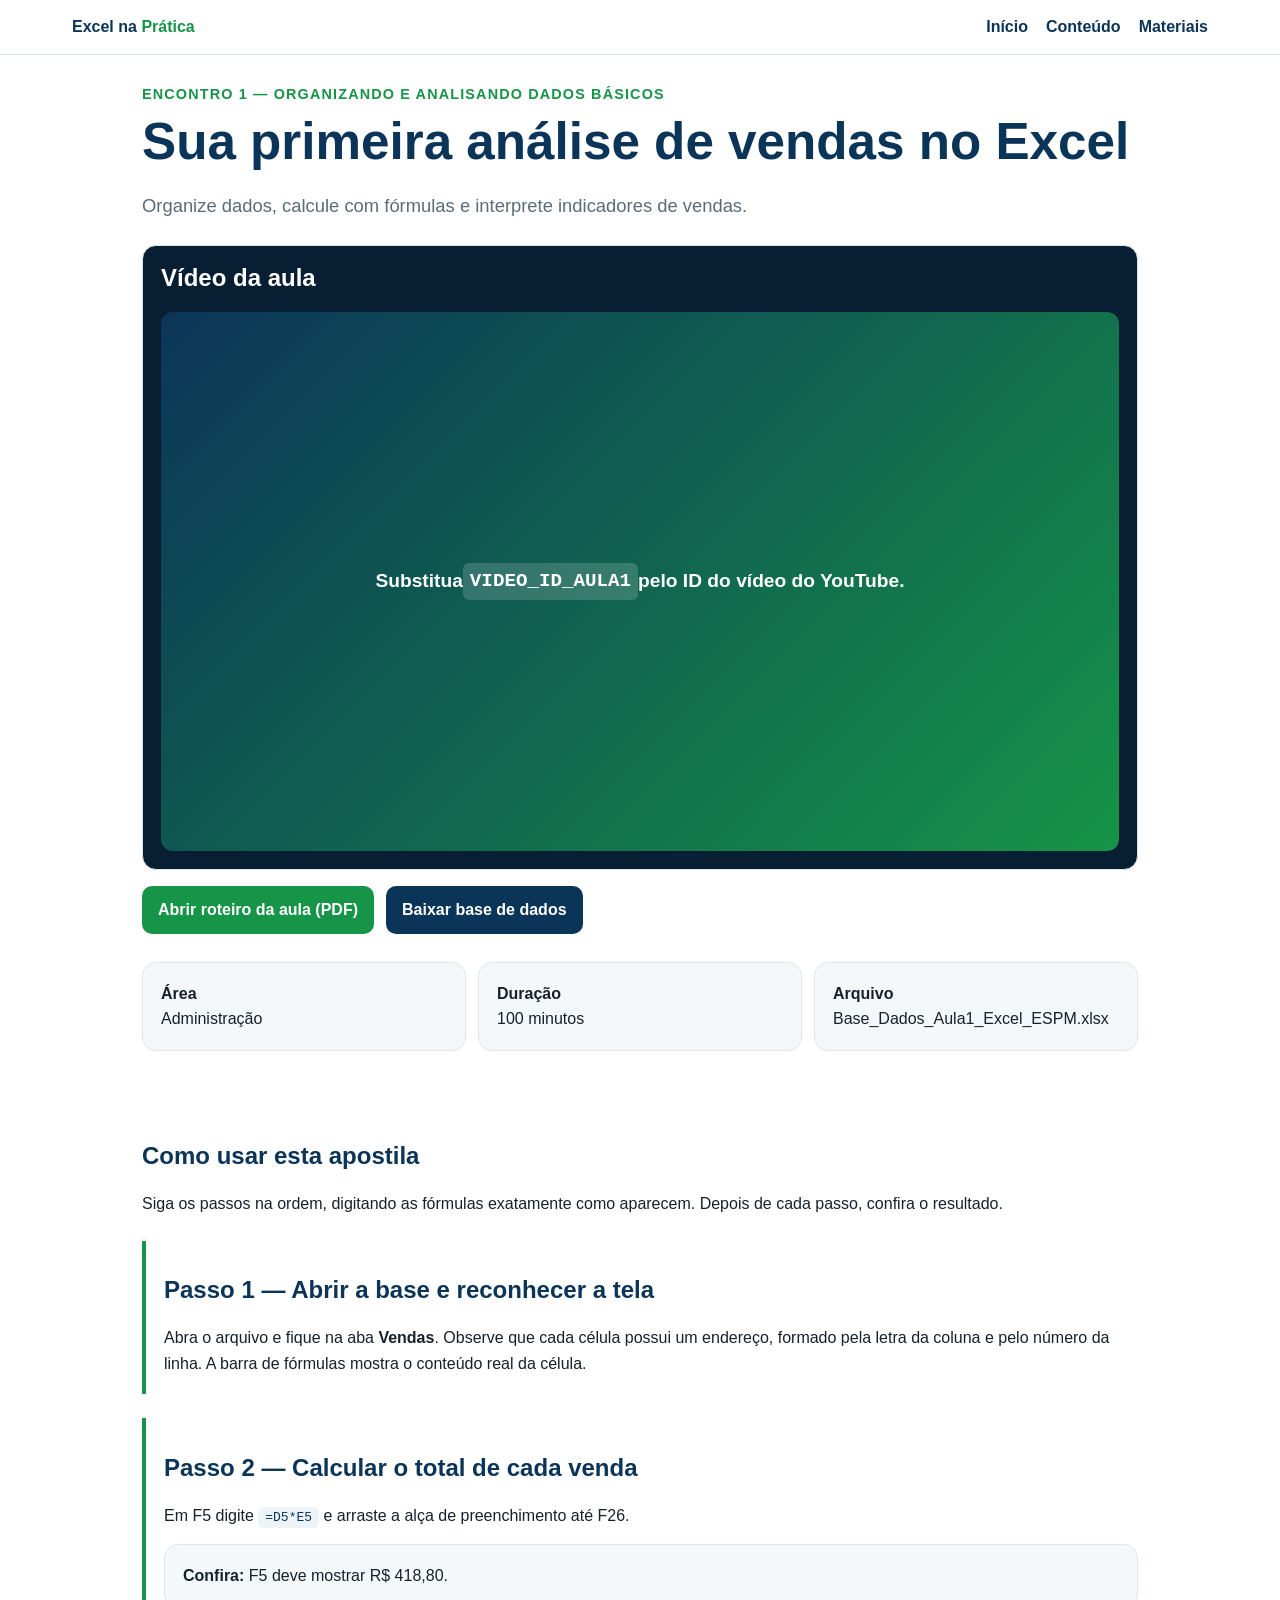
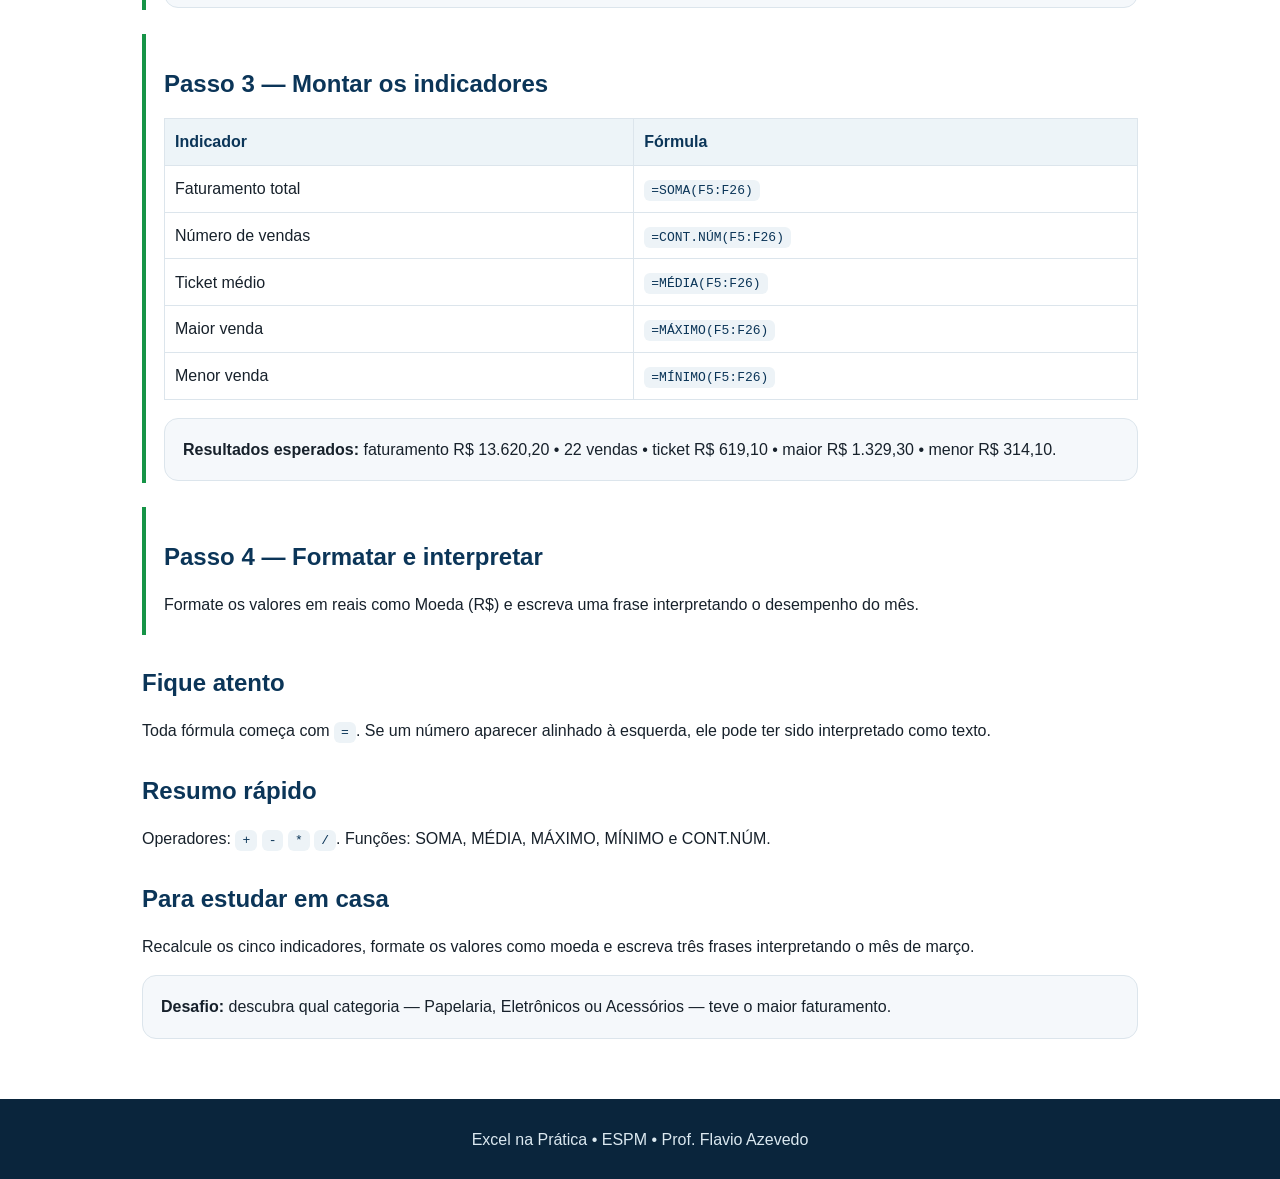
==== aula1.html @ 78bb445c "Add files via upload" ====
<!doctype html>
<html lang="pt-BR">
<head>
<meta charset="utf-8">
<meta name="viewport" content="width=device-width,initial-scale=1">
<title>Aula 1 — Sua primeira análise de vendas no Excel | Excel na Prática</title>
<link rel="stylesheet" href="assets/style.css">
</head>
<body>
<header><div class="nav">
<a class="brand" href="index.html">Excel na <span>Prática</span></a>
<nav><a href="index.html">Início</a><a href="#conteudo">Conteúdo</a><a href="#materiais">Materiais</a></nav>
</div></header>
<section class="wrap" style="padding-bottom:10px">
<div class="kicker">Encontro 1 — Organizando e analisando dados básicos</div>
<h1>Sua primeira análise de vendas no Excel</h1>
<p class="lead">Organize dados, calcule com fórmulas e interprete indicadores de vendas.</p>

<section class="video-box" id="video">
<h2>Vídeo da aula</h2>
<div class="video-placeholder">
  Substitua <code style="color:#fff;background:rgba(255,255,255,.16)">VIDEO_ID_AULA1</code> pelo ID do vídeo do YouTube.
</div>
<!-- Quando tiver o ID do vídeo, substitua o bloco acima por:
<iframe width="100%" style="aspect-ratio:16/9;border:0;border-radius:12px"
src="https://www.youtube.com/embed/VIDEO_ID_AULA1" title="Vídeo Aula 1" allowfullscreen></iframe>
-->
</section>

<div class="btns" id="materiais">
<a class="btn primary" href="pdf/roteiro-aula1.pdf" target="_blank">Abrir roteiro da aula (PDF)</a>
<a class="btn secondary" href="Base_Dados_Aula1_Excel_ESPM.xlsx">Baixar base de dados</a>
</div>

<div class="lesson-meta">
<div class="meta-card"><strong>Área</strong><br>Administração</div>
<div class="meta-card"><strong>Duração</strong><br>100 minutos</div>
<div class="meta-card"><strong>Arquivo</strong><br>Base_Dados_Aula1_Excel_ESPM.xlsx</div>
</div>
</section>

<main class="wrap" id="conteudo">
<h2>Como usar esta apostila</h2>
<p>Siga os passos na ordem, digitando as fórmulas exatamente como aparecem. Depois de cada passo, confira o resultado.</p>
<div class="step"><h2>Passo 1 — Abrir a base e reconhecer a tela</h2>
<p>Abra o arquivo e fique na aba <strong>Vendas</strong>. Observe que cada célula possui um endereço, formado pela letra da coluna e pelo número da linha. A barra de fórmulas mostra o conteúdo real da célula.</p></div>
<div class="step"><h2>Passo 2 — Calcular o total de cada venda</h2>
<p>Em F5 digite <code>=D5*E5</code> e arraste a alça de preenchimento até F26.</p>
<div class="callout"><strong>Confira:</strong> F5 deve mostrar R$ 418,80.</div></div>
<div class="step"><h2>Passo 3 — Montar os indicadores</h2>
<table><tr><th>Indicador</th><th>Fórmula</th></tr>
<tr><td>Faturamento total</td><td><code>=SOMA(F5:F26)</code></td></tr>
<tr><td>Número de vendas</td><td><code>=CONT.NÚM(F5:F26)</code></td></tr>
<tr><td>Ticket médio</td><td><code>=MÉDIA(F5:F26)</code></td></tr>
<tr><td>Maior venda</td><td><code>=MÁXIMO(F5:F26)</code></td></tr>
<tr><td>Menor venda</td><td><code>=MÍNIMO(F5:F26)</code></td></tr></table>
<div class="callout"><strong>Resultados esperados:</strong> faturamento R$ 13.620,20 • 22 vendas • ticket R$ 619,10 • maior R$ 1.329,30 • menor R$ 314,10.</div></div>
<div class="step"><h2>Passo 4 — Formatar e interpretar</h2>
<p>Formate os valores em reais como Moeda (R$) e escreva uma frase interpretando o desempenho do mês.</p></div>
<h2>Fique atento</h2><p>Toda fórmula começa com <code>=</code>. Se um número aparecer alinhado à esquerda, ele pode ter sido interpretado como texto.</p>
<h2>Resumo rápido</h2><p>Operadores: <code>+</code> <code>-</code> <code>*</code> <code>/</code>. Funções: SOMA, MÉDIA, MÁXIMO, MÍNIMO e CONT.NÚM.</p>
<h2>Para estudar em casa</h2><p>Recalcule os cinco indicadores, formate os valores como moeda e escreva três frases interpretando o mês de março.</p>
<div class="callout"><strong>Desafio:</strong> descubra qual categoria — Papelaria, Eletrônicos ou Acessórios — teve o maior faturamento.</div>
</main>
<footer>Excel na Prática • ESPM • Prof. Flavio Azevedo</footer>
</body></html>
---- assets/style.css ----
:root{
  --navy:#0b3558; --blue:#0f5f95; --green:#169447; --light:#f5f8fb;
  --text:#17212b; --muted:#5c6b78; --card:#ffffff; --line:#dce5ec;
}
*{box-sizing:border-box}
body{margin:0;font-family:Inter,Segoe UI,Arial,sans-serif;color:var(--text);background:#fff;line-height:1.6}
a{color:var(--blue)}
header{background:#fff;border-bottom:1px solid var(--line);position:sticky;top:0;z-index:20}
.nav{max-width:1180px;margin:auto;padding:14px 22px;display:flex;align-items:center;justify-content:space-between;gap:20px}
.brand{font-weight:800;color:var(--navy);text-decoration:none}.brand span{color:var(--green)}
nav a{margin-left:18px;text-decoration:none;color:var(--navy);font-weight:600}
.hero{max-width:1180px;margin:28px auto;padding:0 22px}
.hero img{width:100%;border-radius:18px;display:block;box-shadow:0 12px 30px rgba(0,0,0,.10)}
.wrap{max-width:1040px;margin:auto;padding:28px 22px 60px}
.kicker{font-size:.9rem;font-weight:800;color:var(--green);text-transform:uppercase;letter-spacing:.08em}
h1,h2,h3{color:var(--navy);line-height:1.2} h1{font-size:clamp(2rem,4vw,3.6rem);margin:.35rem 0 1rem}
h2{margin-top:2.1rem}
.lead{font-size:1.15rem;color:var(--muted)}
.lesson-meta{display:grid;grid-template-columns:repeat(auto-fit,minmax(220px,1fr));gap:12px;margin:20px 0}
.meta-card,.callout,.video-box{background:var(--light);border:1px solid var(--line);border-radius:14px;padding:18px}
.video-box{margin:24px 0 10px;background:#081f33;color:#fff}
.video-box h2{color:#fff;margin-top:0}
.video-placeholder{aspect-ratio:16/9;border-radius:12px;background:linear-gradient(135deg,#0b3558,#169447);display:flex;align-items:center;justify-content:center;text-align:center;padding:24px;color:#fff;font-weight:800;font-size:1.2rem}
.btns{display:flex;flex-wrap:wrap;gap:12px;margin:16px 0 28px}
.btn{display:inline-block;padding:11px 16px;border-radius:10px;text-decoration:none;font-weight:800}
.btn.primary{background:var(--green);color:#fff}.btn.secondary{background:var(--navy);color:#fff}
.step{border-left:4px solid var(--green);padding:2px 0 2px 18px;margin:24px 0}
code{background:#edf3f7;padding:3px 7px;border-radius:6px;color:#0b3558}
table{width:100%;border-collapse:collapse;margin:18px 0;background:#fff}
th,td{border:1px solid var(--line);padding:10px;text-align:left} th{background:#edf4f8;color:var(--navy)}
footer{background:#0a253c;color:#dbe8f0;padding:28px 22px;text-align:center}
.grid{display:grid;grid-template-columns:repeat(auto-fit,minmax(240px,1fr));gap:18px;margin:26px 0}
.lesson-card{border:1px solid var(--line);border-radius:16px;padding:20px;background:#fff;box-shadow:0 8px 22px rgba(13,50,80,.06);display:flex;flex-direction:column}
.lesson-card .num{width:42px;height:42px;border-radius:50%;display:grid;place-items:center;background:var(--navy);color:#fff;font-weight:900}
.lesson-card.active .num{background:var(--green)}
.lesson-card p{color:var(--muted);flex:1}
.lesson-card a{text-decoration:none;font-weight:800}
.lesson-card.coming{opacity:.65}
.course-summary{background:linear-gradient(180deg,#f6fbf8,#fff);border:1px solid #d8ebdf;border-radius:18px;padding:24px}
@media(max-width:700px){nav{display:none}.nav{justify-content:center}.wrap{padding-top:18px}}
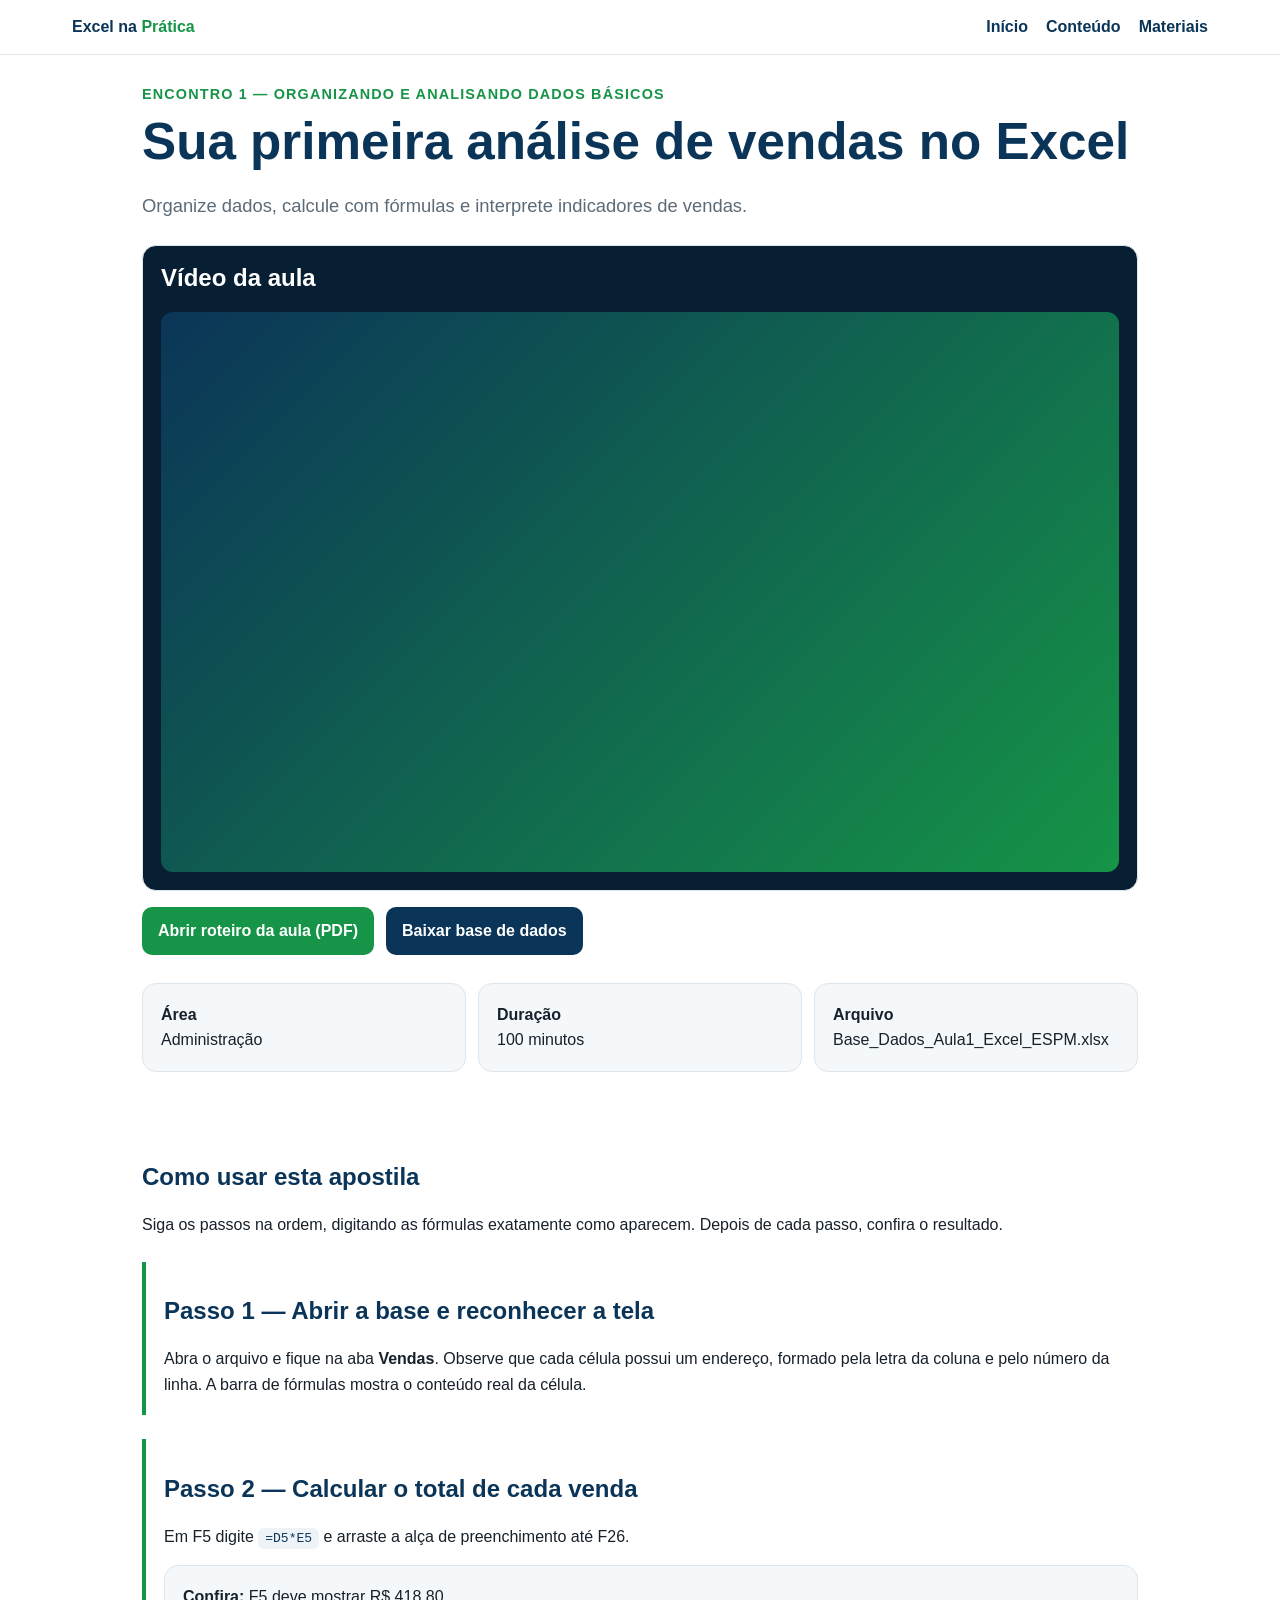
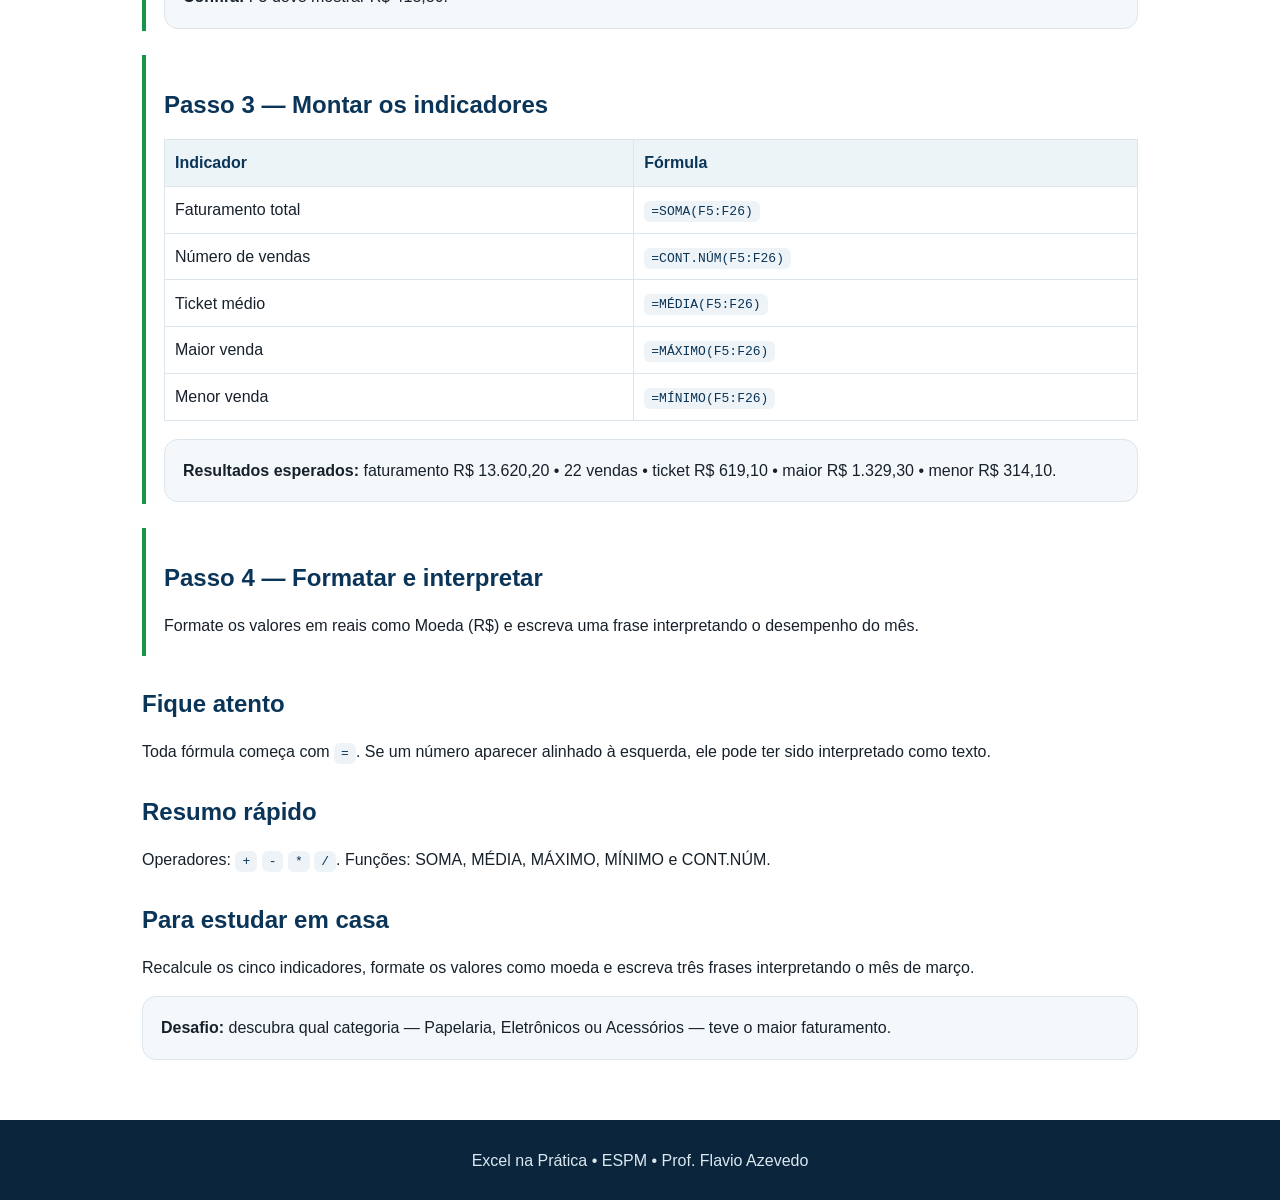
==== commit 5c1fc5c9: "Embed YouTube video in aula1.html Added YouTube video embed for Aula 1." ====
--- a/aula1.html
+++ b/aula1.html
@@ -19,7 +19,8 @@
 <section class="video-box" id="video">
 <h2>Vídeo da aula</h2>
 <div class="video-placeholder">
-  Substitua <code style="color:#fff;background:rgba(255,255,255,.16)">VIDEO_ID_AULA1</code> pelo ID do vídeo do YouTube.
+<iframe width="100%" style="aspect-ratio:16/9;border:0;border-radius:12px"
+src="https://www.youtube.com/embed/GEjB0eq9B_Y" title="Vídeo Aula 1" allowfullscreen></iframe>
 </div>
 <!-- Quando tiver o ID do vídeo, substitua o bloco acima por:
 <iframe width="100%" style="aspect-ratio:16/9;border:0;border-radius:12px"
@@ -63,4 +64,4 @@
 <div class="callout"><strong>Desafio:</strong> descubra qual categoria — Papelaria, Eletrônicos ou Acessórios — teve o maior faturamento.</div>
 </main>
 <footer>Excel na Prática • ESPM • Prof. Flavio Azevedo</footer>
-</body></html>+</body></html>
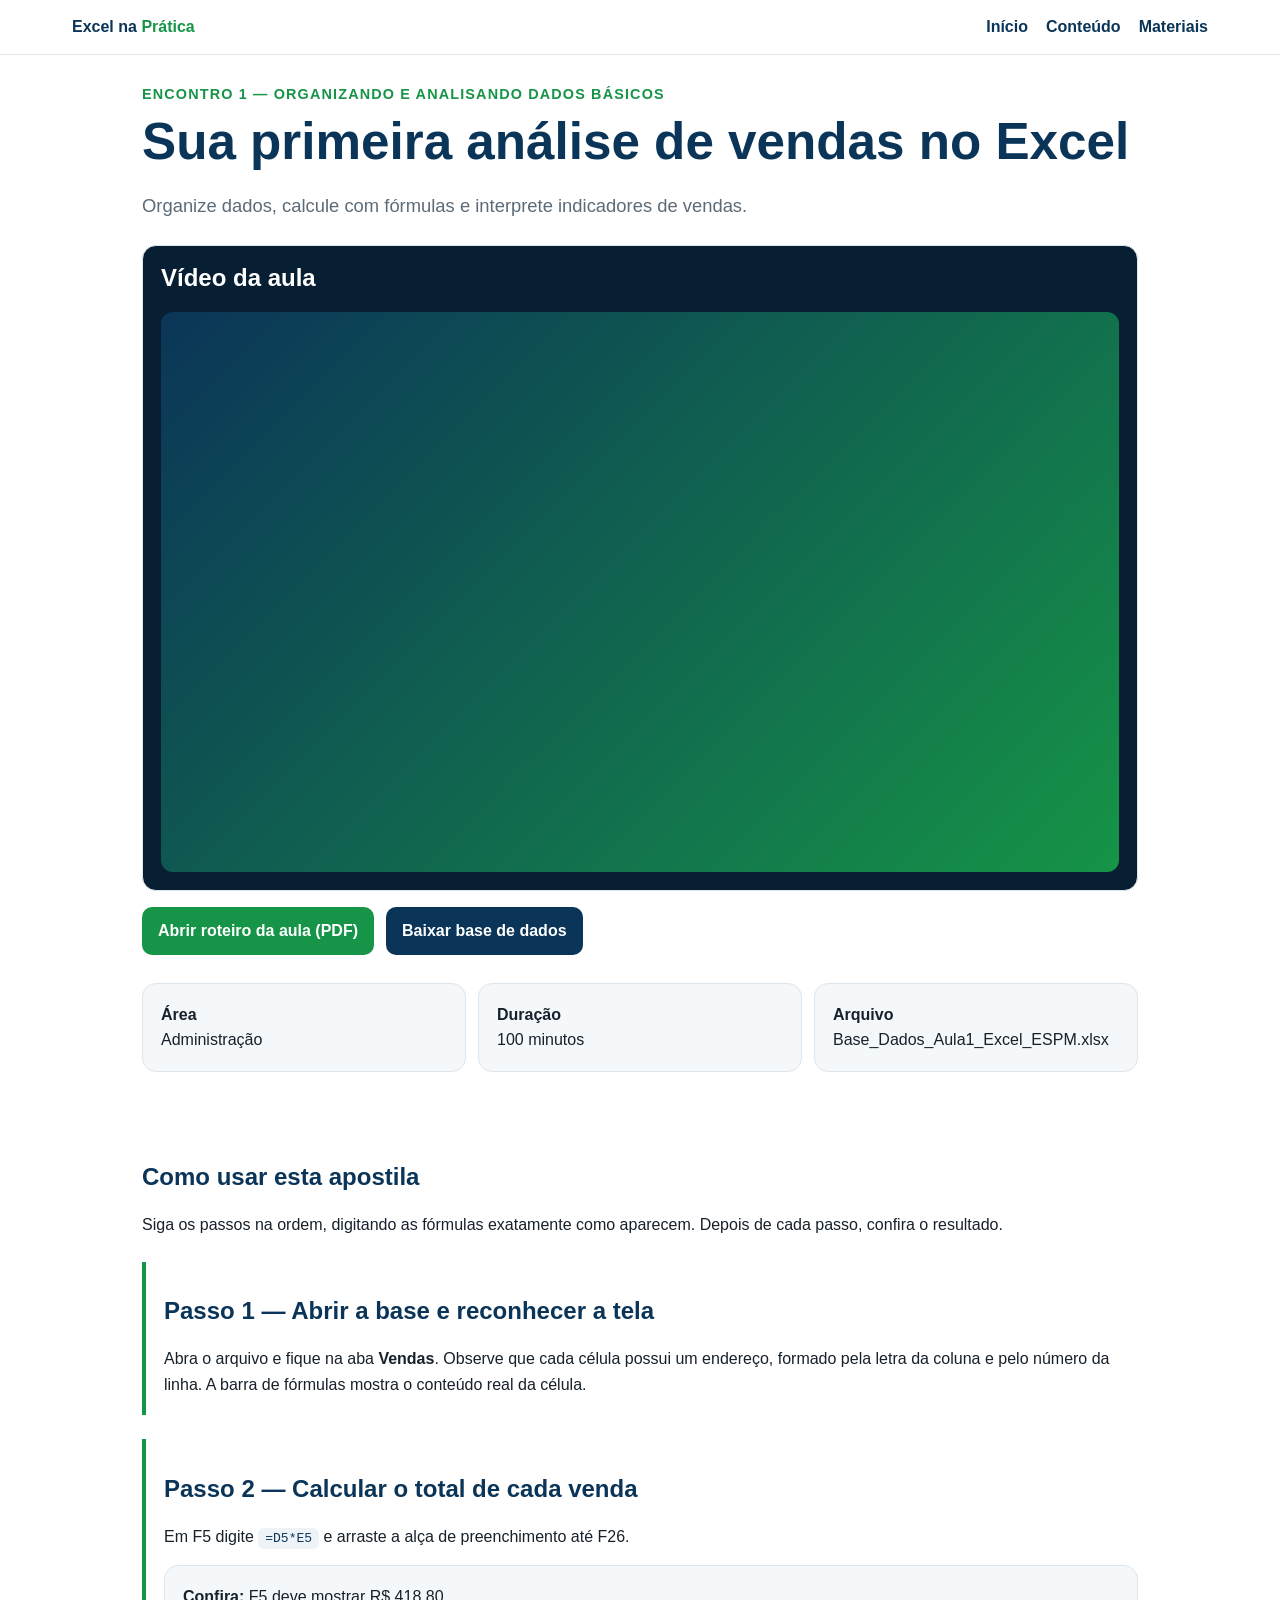
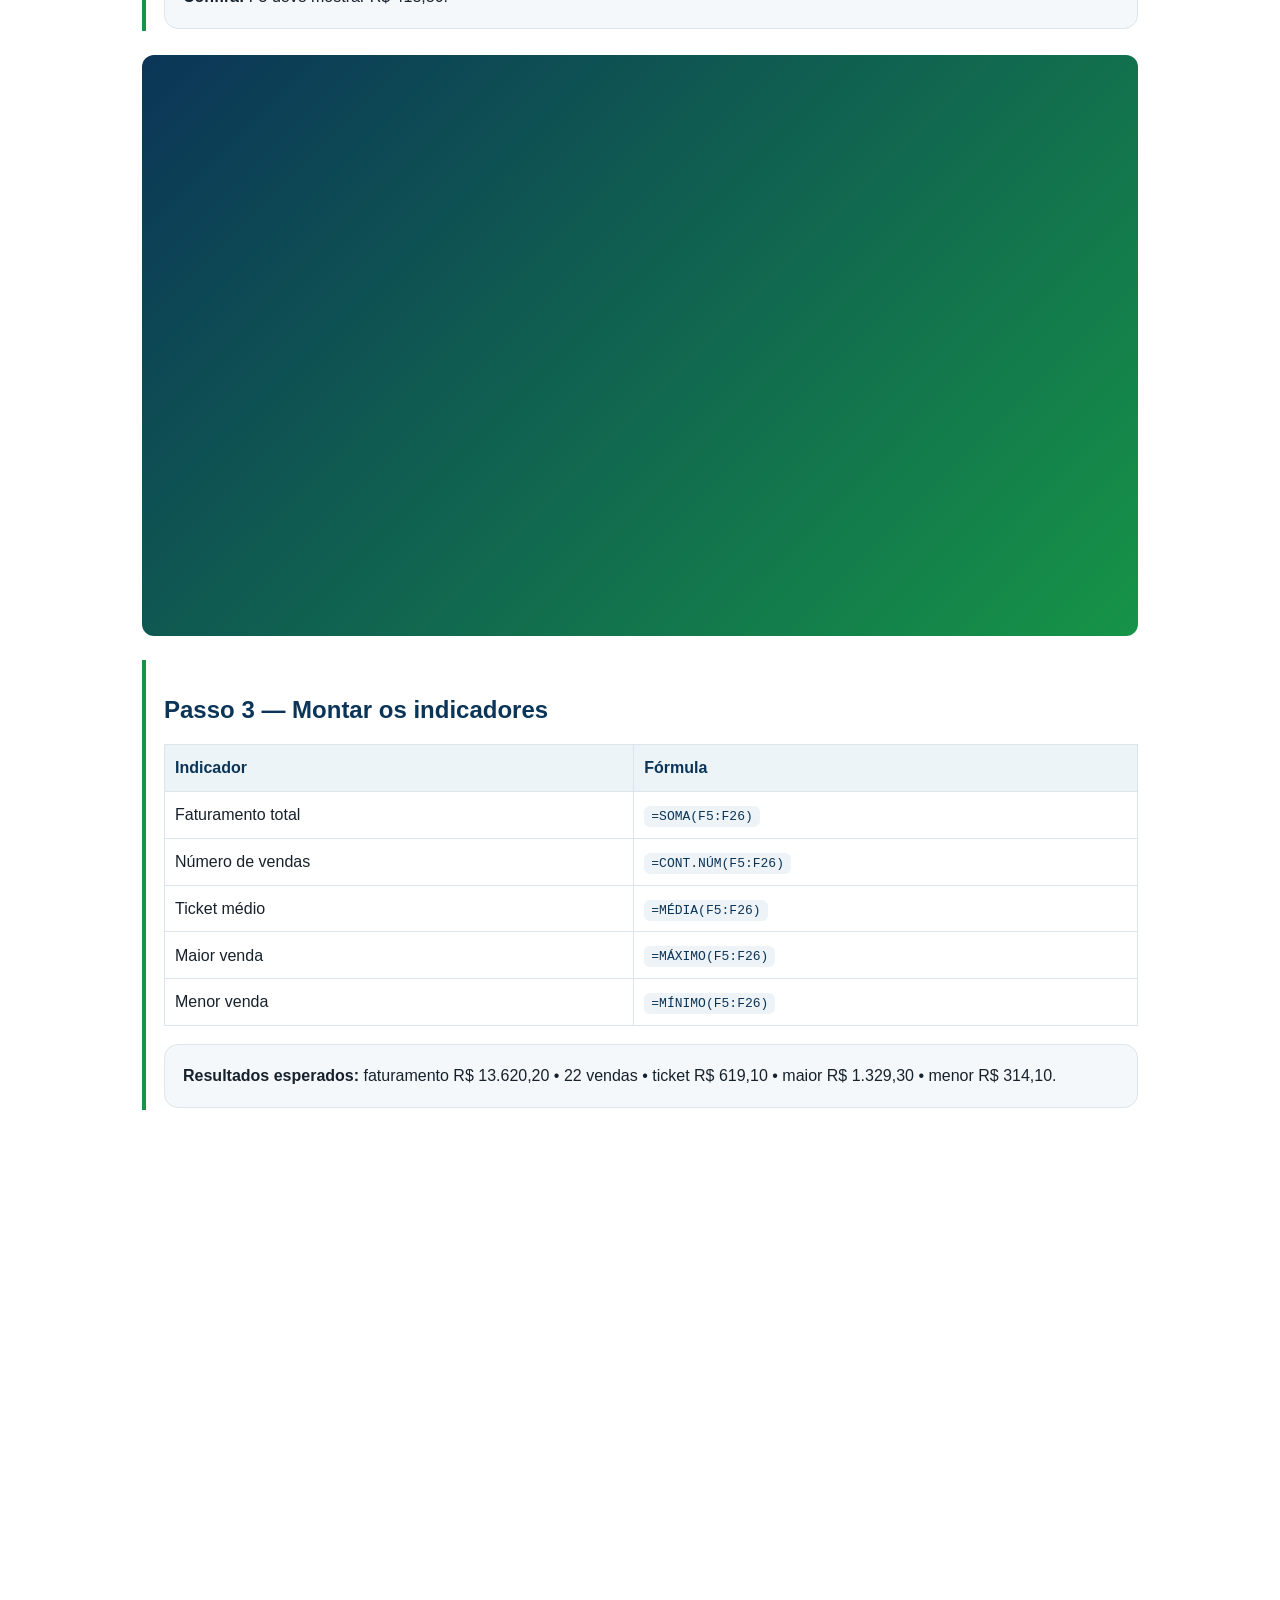
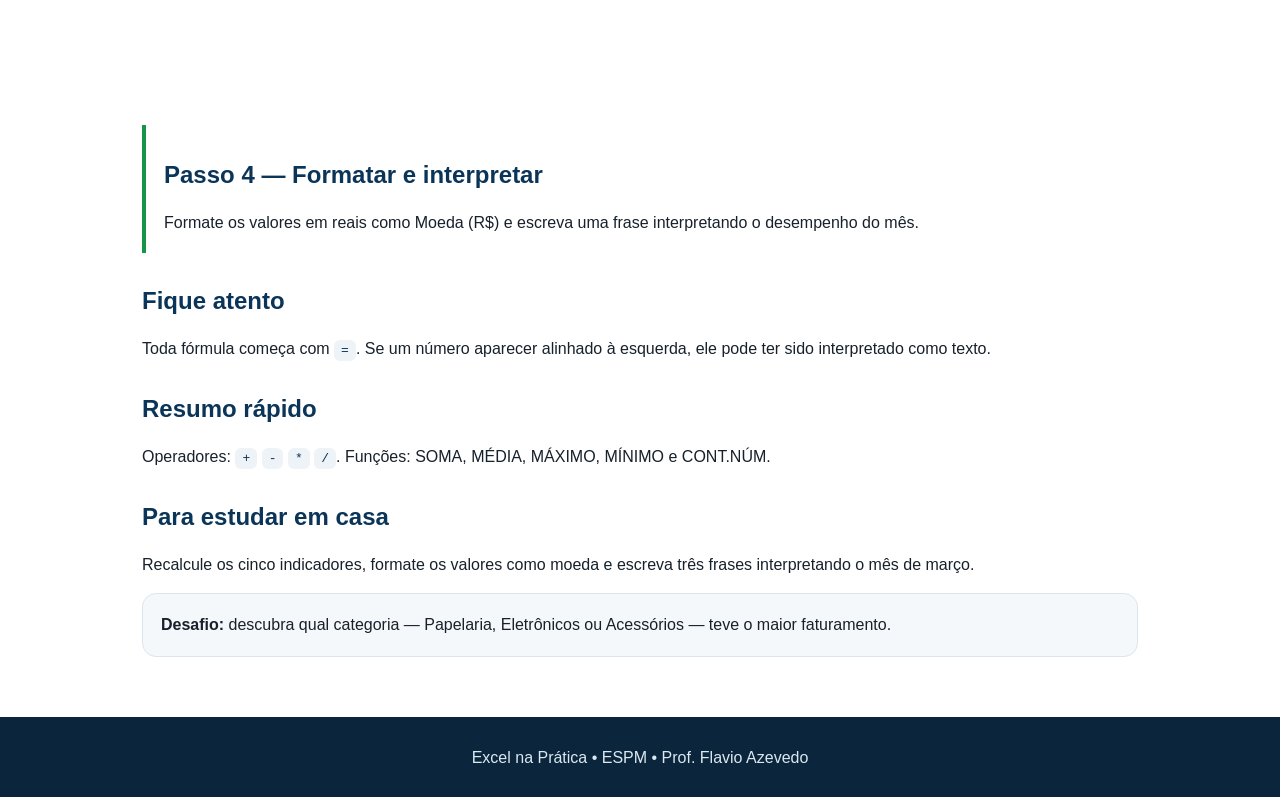
==== commit a7677bdd: "Update aula1.html" ====
--- a/aula1.html
+++ b/aula1.html
@@ -48,6 +48,12 @@
 <div class="step"><h2>Passo 2 — Calcular o total de cada venda</h2>
 <p>Em F5 digite <code>=D5*E5</code> e arraste a alça de preenchimento até F26.</p>
 <div class="callout"><strong>Confira:</strong> F5 deve mostrar R$ 418,80.</div></div>
+
+<div class="video-placeholder">
+<iframe width="100%" style="aspect-ratio:16/9;border:0;border-radius:12px"
+src="https://www.youtube.com/embed/ca6S-shNmDw" title="Formatação e Tipo de Dados" allowfullscreen></iframe>
+</div>
+  
 <div class="step"><h2>Passo 3 — Montar os indicadores</h2>
 <table><tr><th>Indicador</th><th>Fórmula</th></tr>
 <tr><td>Faturamento total</td><td><code>=SOMA(F5:F26)</code></td></tr>
@@ -56,6 +62,9 @@
 <tr><td>Maior venda</td><td><code>=MÁXIMO(F5:F26)</code></td></tr>
 <tr><td>Menor venda</td><td><code>=MÍNIMO(F5:F26)</code></td></tr></table>
 <div class="callout"><strong>Resultados esperados:</strong> faturamento R$ 13.620,20 • 22 vendas • ticket R$ 619,10 • maior R$ 1.329,30 • menor R$ 314,10.</div></div>
+<iframe width="100%" style="aspect-ratio:16/9;border:0;border-radius:12px"
+src="https://www.youtube.com/embed/5d81ELGAkbU" title="Operadores e Funções" allowfullscreen></iframe>
+</div>
 <div class="step"><h2>Passo 4 — Formatar e interpretar</h2>
 <p>Formate os valores em reais como Moeda (R$) e escreva uma frase interpretando o desempenho do mês.</p></div>
 <h2>Fique atento</h2><p>Toda fórmula começa com <code>=</code>. Se um número aparecer alinhado à esquerda, ele pode ter sido interpretado como texto.</p>
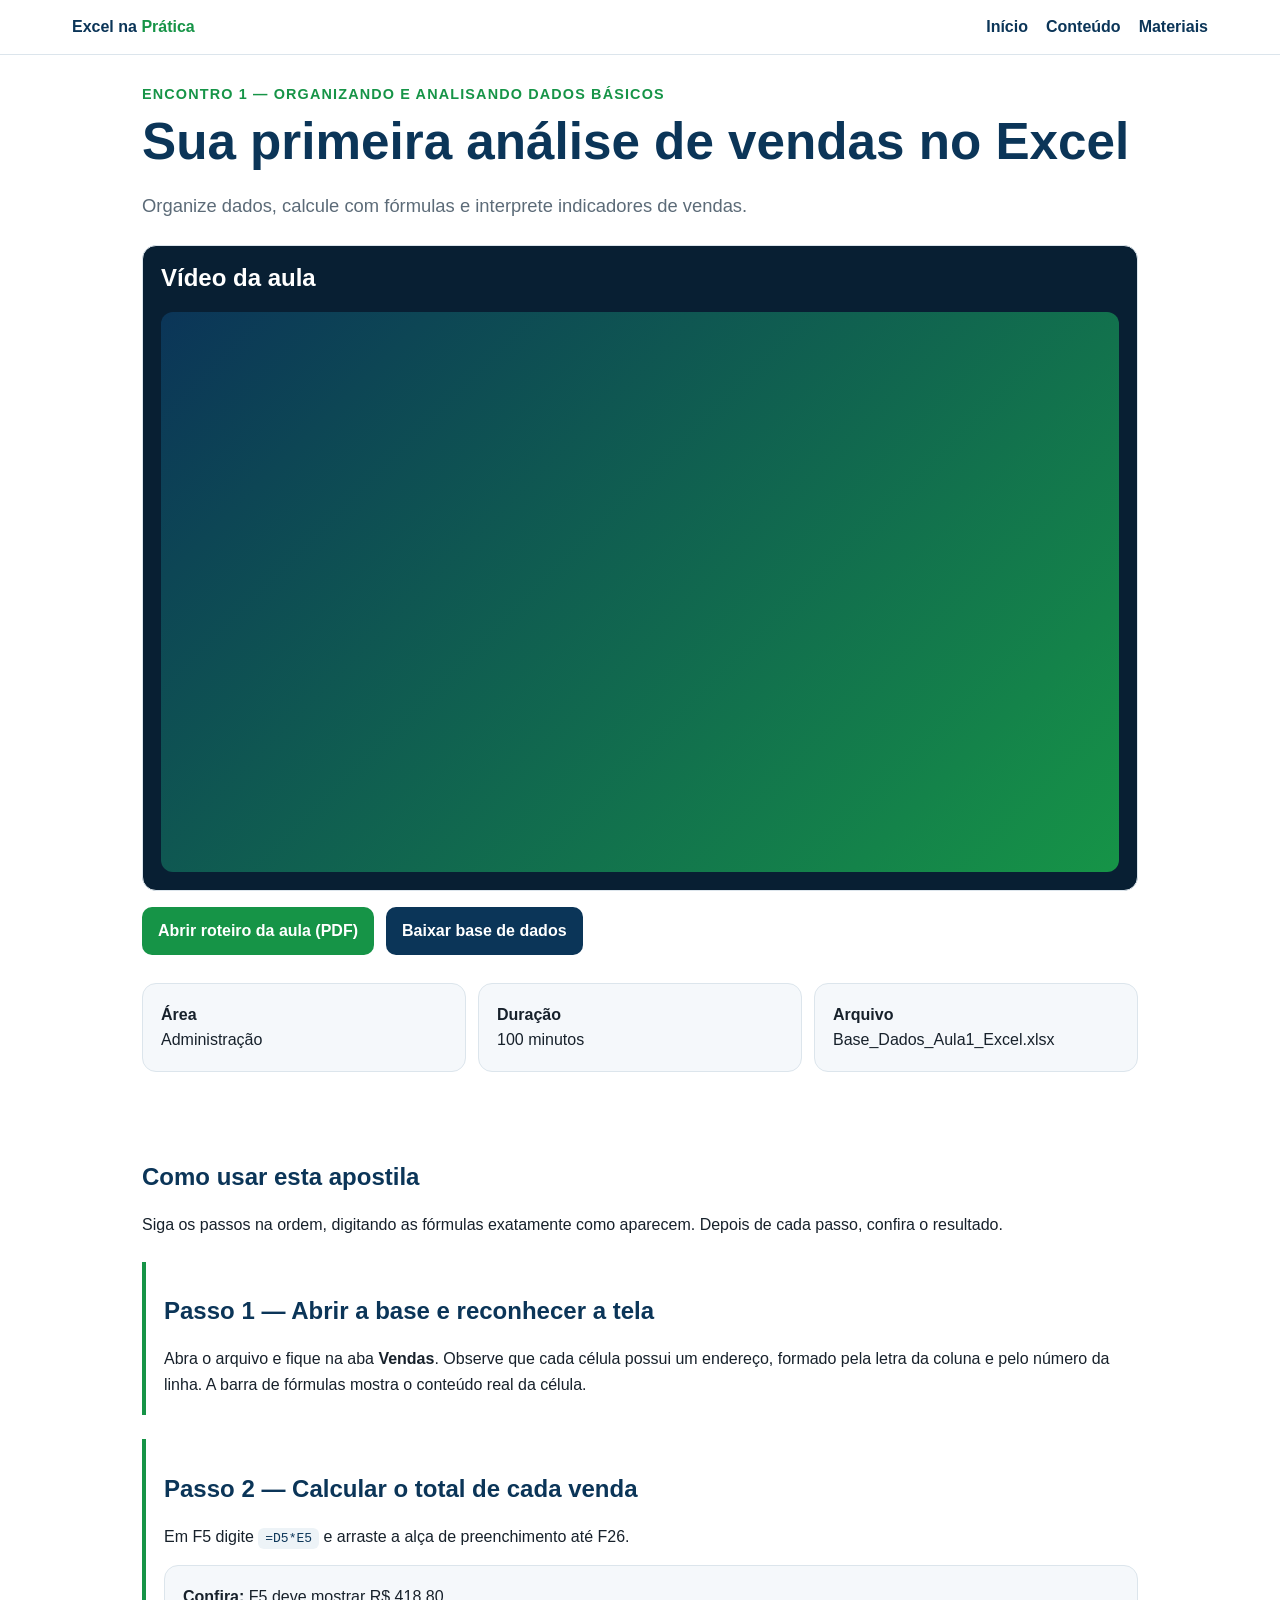
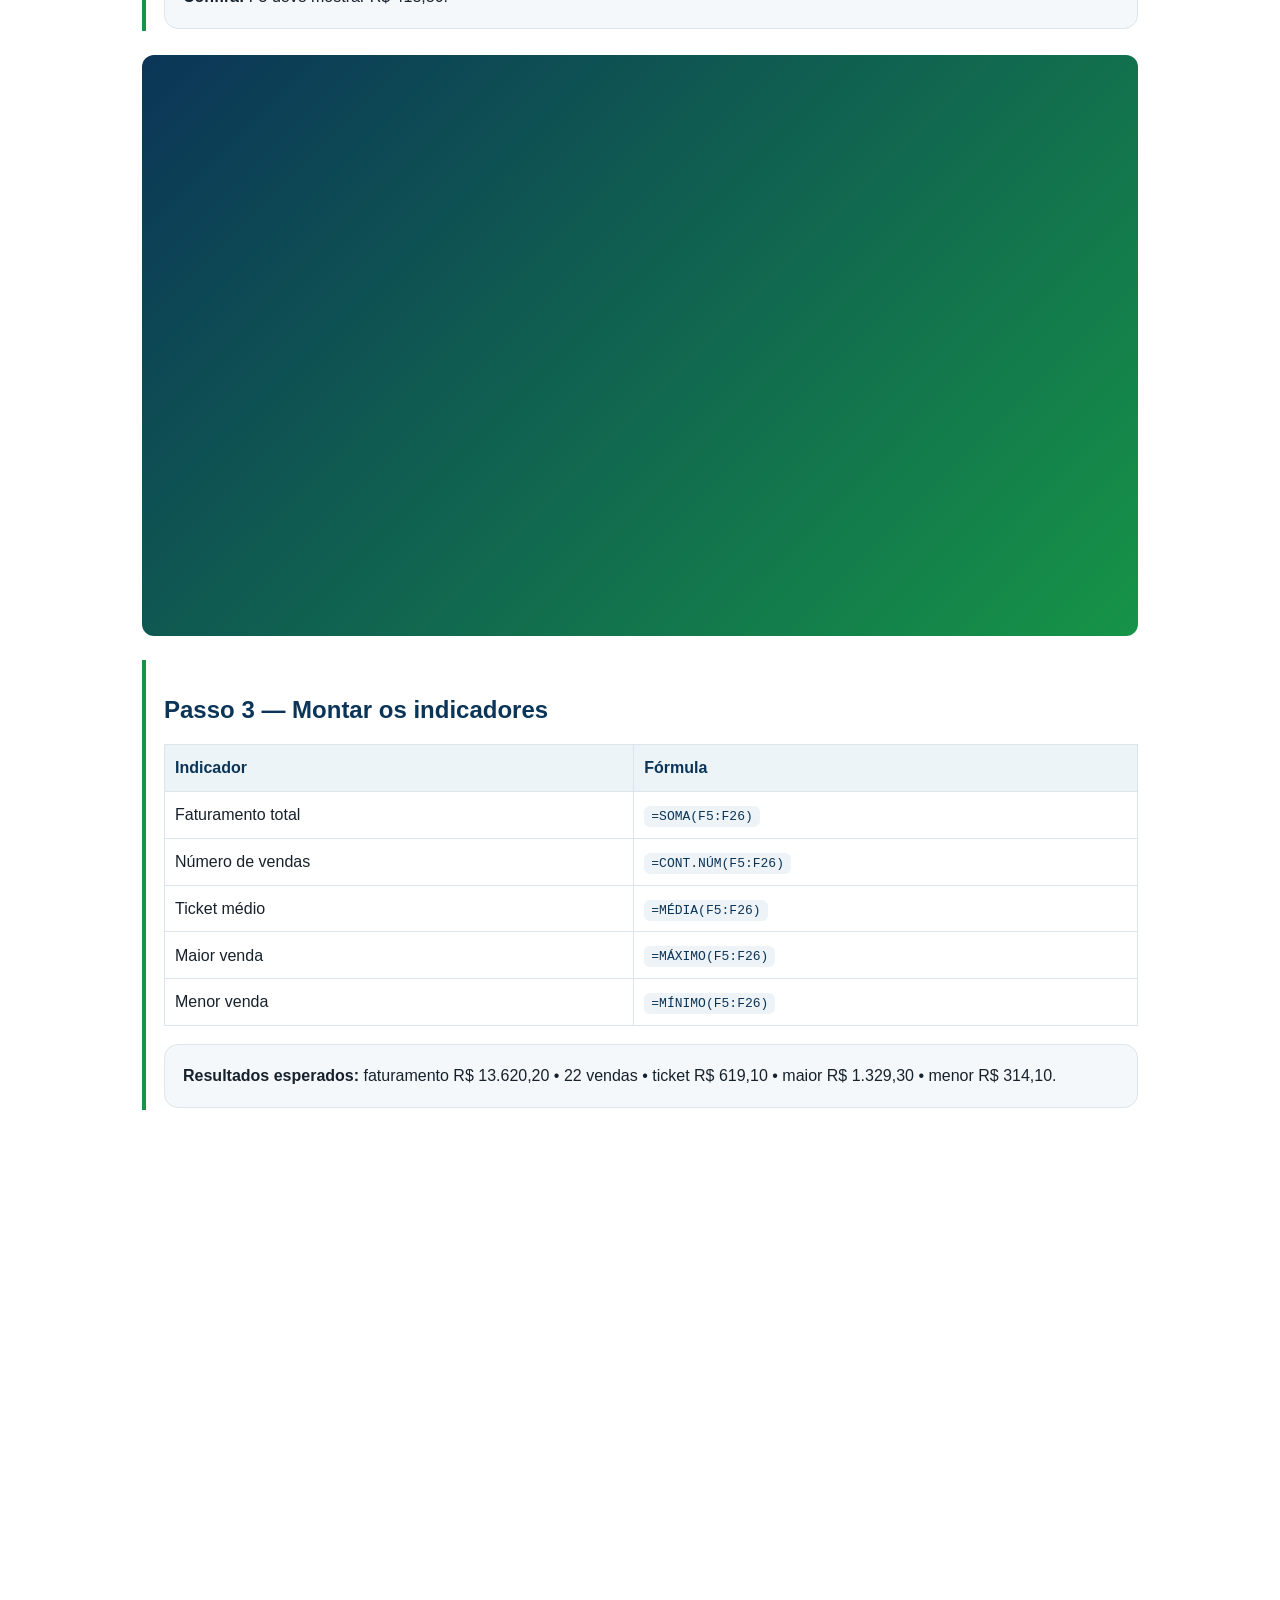
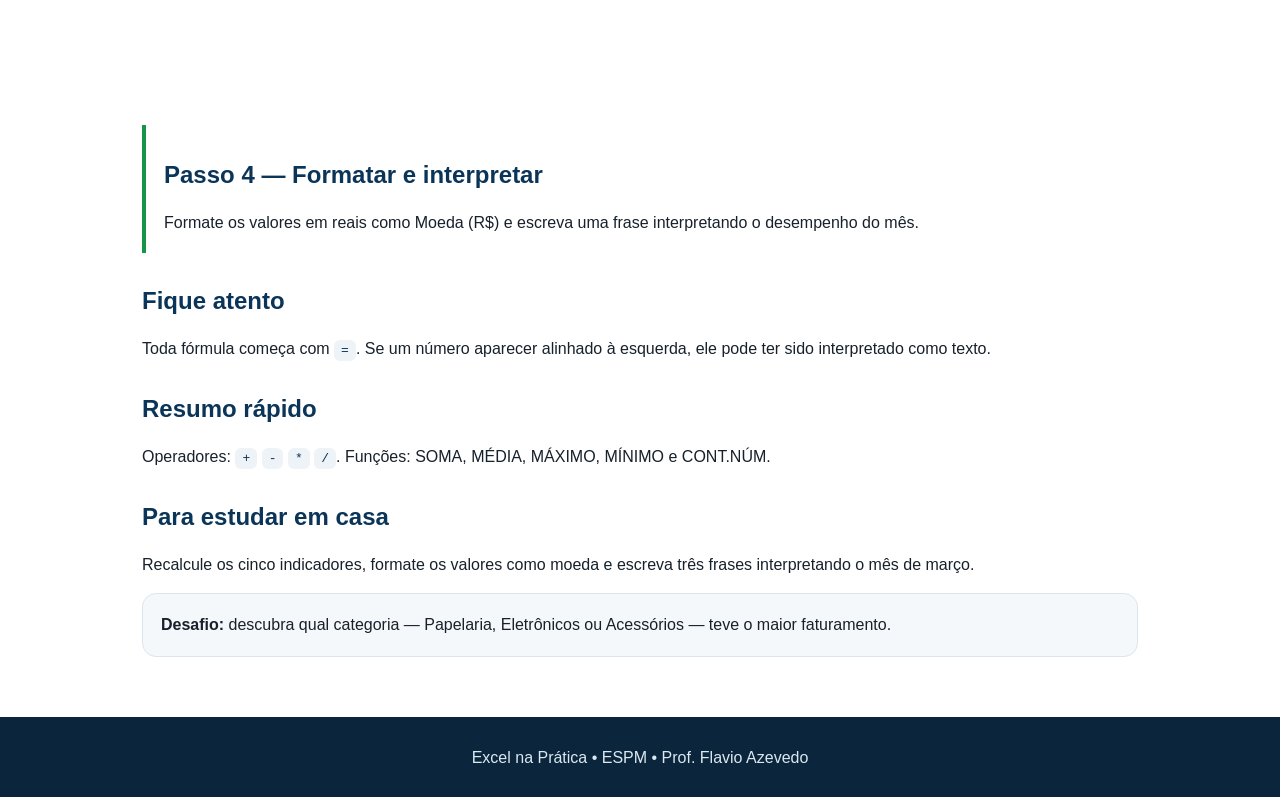
==== commit 1c9a3535: "Update links and file names in aula1.html" ====
--- a/aula1.html
+++ b/aula1.html
@@ -29,14 +29,14 @@
 </section>
 
 <div class="btns" id="materiais">
-<a class="btn primary" href="pdf/roteiro-aula1.pdf" target="_blank">Abrir roteiro da aula (PDF)</a>
-<a class="btn secondary" href="Base_Dados_Aula1_Excel_ESPM.xlsx">Baixar base de dados</a>
+<a class="btn primary" href="./pdf/Roteiro-Aula1_Excel.pdf" target="_blank">Abrir roteiro da aula (PDF)</a>
+<a class="btn secondary" href="./bases/Base_Dados_Aula1_Excel.xlsx">Baixar base de dados</a>
 </div>
 
 <div class="lesson-meta">
 <div class="meta-card"><strong>Área</strong><br>Administração</div>
 <div class="meta-card"><strong>Duração</strong><br>100 minutos</div>
-<div class="meta-card"><strong>Arquivo</strong><br>Base_Dados_Aula1_Excel_ESPM.xlsx</div>
+<div class="meta-card"><strong>Arquivo</strong><br>Base_Dados_Aula1_Excel.xlsx</div>
 </div>
 </section>
 
